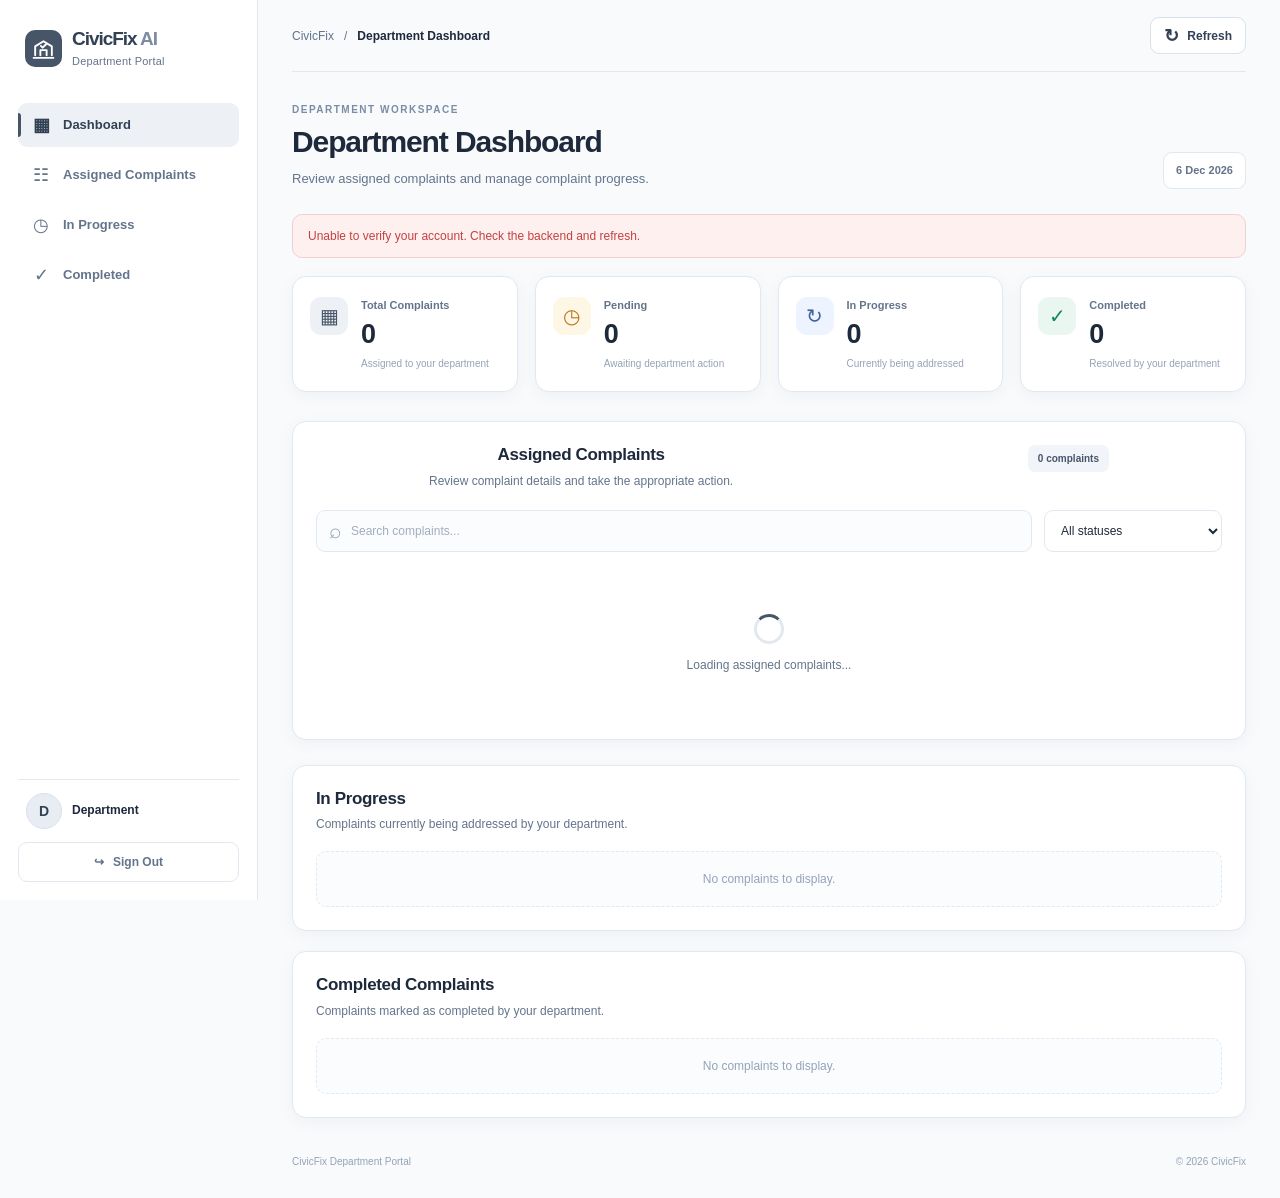
==== department.html @ 84e18663 "Update department.html" ====
<!DOCTYPE html>
<html lang="en">
<head>
  <meta charset="UTF-8">
  <meta name="viewport" content="width=device-width, initial-scale=1.0">
  <title>Department Dashboard | CivicLens</title>

  <link rel="stylesheet" href="css/theme.css">
  <link rel="stylesheet" href="css/department.css">
</head>
<body>
  <div class="department-layout">
    <aside class="sidebar" id="sidebar">

      <!-- Homepage-matching CivicLens branding -->
      <div class="brand">
        <div class="brand-mark" aria-hidden="true">
          <svg viewBox="0 0 24 24" fill="none">
            <path d="M4 18.5V10l8-5 8 5v8.5"
              stroke="currentColor"
              stroke-width="1.8"
              stroke-linecap="round"
              stroke-linejoin="round"/>
            <path d="M9 18.5v-5h6v5M2.5 21h19"
              stroke="currentColor"
              stroke-width="1.8"
              stroke-linecap="round"
              stroke-linejoin="round"/>
            <path d="m9.5 9.5 1.7 1.7 3.5-3.5"
              stroke="currentColor"
              stroke-width="1.8"
              stroke-linecap="round"
              stroke-linejoin="round"/>
          </svg>
        </div>

        <div class="brand-copy">
          <div class="brand-name">
            CivicFix <span class="brand-light">AI</span>
          </div>
          <div class="brand-subtitle">Department Portal</div>
        </div>
      </div>

      <nav class="sidebar-nav">
        <a href="#dashboard" class="nav-link active">
          <span class="nav-icon">▦</span>
          Dashboard
        </a>
        <a href="#complaintsSection" class="nav-link">
          <span class="nav-icon">☷</span>
          Assigned Complaints
        </a>
        <a href="#progressSection" class="nav-link">
          <span class="nav-icon">◷</span>
          In Progress
        </a>
        <a href="#completedSection" class="nav-link">
          <span class="nav-icon">✓</span>
          Completed
        </a>
      </nav>

      <div class="sidebar-footer">
        <div class="account-info">
          <div class="account-avatar" id="departmentAvatar">D</div>
          <div class="account-details">
            <strong id="departmentName">Department</strong>
            <span id="departmentEmail"></span>
          </div>
        </div>
        <button class="logout-button" id="logoutButton" type="button">
          <span>↪</span> Sign Out
        </button>
      </div>
    </aside>

    <main class="main-content" id="dashboard">
      <header class="topbar">
        <button
          class="mobile-menu-button"
          id="mobileMenuButton"
          type="button"
          aria-label="Toggle navigation"
          aria-expanded="false"
        >☰</button>

        <div class="breadcrumb">
          <span>CivicFix</span>
          <span aria-hidden="true">/</span>
          <strong>Department Dashboard</strong>
        </div>

        <button class="refresh-button" id="refreshButton" type="button">
          <span>↻</span> Refresh
        </button>
      </header>

      <section class="page-heading">
        <div>
          <p class="eyebrow">DEPARTMENT WORKSPACE</p>
          <h1>Department Dashboard</h1>
          <p class="page-description">
            Review assigned complaints and manage complaint progress.
          </p>
        </div>
        <div class="today-label" id="currentDate"></div>
      </section>

      <div class="feedback-message" id="pageMessage" role="status" hidden></div>

      <section class="stats-grid" aria-label="Complaint statistics">
        <article class="stat-card">
          <div class="stat-icon slate-icon">▦</div>
          <div>
            <p>Total Complaints</p>
            <h2 id="totalComplaints">0</h2>
            <span class="stat-note">Assigned to your department</span>
          </div>
        </article>

        <article class="stat-card">
          <div class="stat-icon amber-icon">◷</div>
          <div>
            <p>Pending</p>
            <h2 id="pendingComplaints">0</h2>
            <span class="stat-note">Awaiting department action</span>
          </div>
        </article>

        <article class="stat-card">
          <div class="stat-icon blue-icon">↻</div>
          <div>
            <p>In Progress</p>
            <h2 id="inProgressComplaints">0</h2>
            <span class="stat-note">Currently being addressed</span>
          </div>
        </article>

        <article class="stat-card">
          <div class="stat-icon green-icon">✓</div>
          <div>
            <p>Completed</p>
            <h2 id="completedComplaints">0</h2>
            <span class="stat-note">Resolved by your department</span>
          </div>
        </article>
      </section>

      <section class="complaints-section" id="complaintsSection">
        <div class="section-heading">
          <div>
            <h2>Assigned Complaints</h2>
            <p>Review complaint details and take the appropriate action.</p>
          </div>
          <span class="result-count" id="complaintResultCount">0 complaints</span>
        </div>

        <div class="filters-bar">
          <label class="search-box">
            <span aria-hidden="true">⌕</span>
            <input
              type="search"
              id="complaintSearch"
              placeholder="Search complaints..."
              aria-label="Search complaints"
            >
          </label>

          <select id="statusFilter" aria-label="Filter by status">
            <option value="all">All statuses</option>
            <option value="pending">Pending</option>
            <option value="in_progress">In Progress</option>
            <option value="completed">Completed</option>
            <option value="rejection_requested">Rejection Requested</option>
            <option value="rejected">Rejected</option>
          </select>
        </div>

        <div class="loading-state" id="loadingState">
          <span class="loading-spinner"></span>
          <p>Loading assigned complaints...</p>
        </div>

        <div class="empty-state" id="emptyState" hidden>
          <div class="empty-icon">☷</div>
          <h3>No complaints found</h3>
          <p>Try changing your search or status filter.</p>
        </div>

        <div class="complaint-list" id="complaintList"></div>
      </section>

      <section class="lower-section" id="progressSection">
        <h2>In Progress</h2>
        <p>Complaints currently being addressed by your department.</p>
        <div class="mini-list" id="inProgressList"></div>
      </section>

      <section class="lower-section" id="completedSection">
        <h2>Completed Complaints</h2>
        <p>Complaints marked as completed by your department.</p>
        <div class="mini-list" id="completedList"></div>
      </section>

      <footer class="page-footer">
        <span>CivicFix Department Portal</span>
        <span>© <span id="currentYear"></span> CivicFix</span>
      </footer>
    </main>
  </div>

  <!-- Rejection request modal -->
  <div class="modal-backdrop" id="rejectionModal" hidden>
    <div class="modal-card" role="dialog" aria-modal="true" aria-labelledby="rejectionTitle">
      <button class="modal-close" id="closeRejectionModal" type="button" aria-label="Close">×</button>
      <div class="modal-icon">!</div>
      <h2 id="rejectionTitle">Request Complaint Rejection</h2>
      <p>Send your rejection request to the admin for review. The complaint will not be rejected until the admin decides.</p>

      <form id="rejectionForm">
        <label for="rejectionReason">Reason for rejection <span>*</span></label>
        <select id="rejectionReason" required>
          <option value="">Select a reason</option>
          <option value="Duplicate complaint">Duplicate complaint</option>
          <option value="Insufficient information">Insufficient information</option>
          <option value="Outside department jurisdiction">Outside department jurisdiction</option>
          <option value="Invalid complaint">Invalid complaint</option>
          <option value="Other">Other</option>
        </select>

        <label for="rejectionExplanation">
          Additional explanation <span id="explanationRequiredMark" hidden>*</span>
        </label>
        <textarea id="rejectionExplanation" rows="4" maxlength="1000" placeholder="Add any extra details for the admin (optional)..."></textarea>
        <div class="character-count"><span id="reasonCharacterCount">0</span>/1000</div>

        <div class="modal-feedback" id="rejectionFormMessage" role="alert" hidden></div>

        <div class="modal-actions">
          <button class="button-secondary" id="cancelRejection" type="button">Cancel</button>
          <button class="button-danger" id="submitRejection" type="submit">Send to Admin</button>
        </div>
      </form>
    </div>
  </div>

  <!-- Wrong department modal -->
  <div class="modal-backdrop" id="wrongDepartmentModal" hidden>
    <div class="confirm-modal-card" role="dialog" aria-modal="true" aria-labelledby="wrongDepartmentTitle">
      <button class="confirm-modal-close" id="closeWrongDepartmentModal" type="button" aria-label="Close">×</button>

      <div class="confirm-modal-icon" aria-hidden="true">↗</div>
      <p class="confirm-modal-eyebrow">ADMIN REASSIGNMENT</p>
      <h2 class="confirm-modal-title" id="wrongDepartmentTitle">Send to Admin?</h2>
      <p class="confirm-modal-description">
        This complaint appears to belong to another department. Send it to the admin for manual reassignment?
      </p>

      <div class="confirm-modal-note">
        <span aria-hidden="true">ⓘ</span>
        <span>The admin will review the complaint and assign it to the appropriate department.</span>
      </div>

      <div class="confirm-feedback" id="wrongDepartmentFormMessage" role="alert" hidden></div>

      <div class="confirm-modal-actions">
        <button class="confirm-cancel-button" id="cancelWrongDepartment" type="button">Cancel</button>
        <button class="confirm-submit-button" id="confirmWrongDepartment" type="button">Confirm Reassignment</button>
      </div>
    </div>
  </div>

  <!-- Complaint details modal -->
  <div class="modal-backdrop" id="complaintDetailsModal" hidden>
    <div class="modal-card details-modal-card" role="dialog" aria-modal="true" aria-labelledby="detailsTitle">
      <button class="modal-close" id="closeDetailsModal" type="button" aria-label="Close">×</button>
      <p class="eyebrow">COMPLAINT INFORMATION</p>
      <h2 id="detailsTitle">Complaint Details</h2>
      <div class="details-content" id="complaintDetailsContent"></div>
    </div>
  </div>

  <script src="js/department.js"></script>
</body>
</html>
---- css/theme.css ----
/* =========================================
   CIVICFIX AI — SHARED DESIGN SYSTEM
   Blue Grey & Silver
========================================= */

:root {
    color-scheme: light;

    --color-primary: #475569;
    --color-primary-dark: #334155;
    --color-accent: #7C8CA5;
    --color-accent-soft: #B7C5D9;

    --color-silver: #E2E8F0;
    --color-background: #F8FAFC;
    --color-surface: #FFFFFF;

    --color-text: #1E293B;
    --color-text-secondary: #64748B;
    --color-border: #E2E8F0;

    --color-success: #287D62;
    --color-warning: #A66A18;
    --color-danger: #B54747;

    --font-family: "Inter", -apple-system, BlinkMacSystemFont,
                   "Segoe UI", sans-serif;

    --container-width: 1180px;

    --radius-sm: 8px;
    --radius-md: 12px;
    --radius-lg: 18px;
    --radius-xl: 24px;

    --shadow-card: 0 8px 28px rgba(30, 41, 59, 0.045);
    --shadow-elevated: 0 18px 48px rgba(30, 41, 59, 0.09);

    --transition: 180ms ease;
}

/* Reset */

* {
    box-sizing: border-box;
}

html {
    scroll-behavior: smooth;
    scroll-padding-top: 90px;
}

body {
    margin: 0;
    min-width: 320px;
    background: var(--color-background);
    color: var(--color-text);
    font-family: var(--font-family);
    font-size: 15px;
    line-height: 1.65;
    -webkit-font-smoothing: antialiased;
    text-rendering: optimizeLegibility;
}

body,
button,
input,
textarea,
select {
    font-family: var(--font-family);
}

button,
a {
    -webkit-tap-highlight-color: transparent;
}

button {
    color: inherit;
}

a {
    color: inherit;
    text-decoration: none;
}

button,
input,
textarea,
select {
    font-size: inherit;
}

img,
svg {
    display: block;
    max-width: 100%;
}

h1,
h2,
h3,
p {
    margin-top: 0;
}

h1,
h2,
h3 {
    color: var(--color-text);
    letter-spacing: -0.035em;
    line-height: 1.2;
}

p {
    color: var(--color-text-secondary);
}

::selection {
    background: var(--color-accent-soft);
    color: var(--color-primary-dark);
}

/* Shared layout */

.container {
    width: min(var(--container-width), calc(100% - 48px));
    margin-inline: auto;
}

.section-padding {
    padding-block: 96px;
}

/* Shared buttons */

.button {
    display: inline-flex;
    align-items: center;
    justify-content: center;
    gap: 10px;
    min-height: 44px;
    padding: 11px 19px;
    border: 1px solid transparent;
    border-radius: var(--radius-sm);
    font-size: 14px;
    font-weight: 600;
    line-height: 1.3;
    cursor: pointer;
    transition:
        background var(--transition),
        border-color var(--transition),
        color var(--transition),
        transform var(--transition),
        box-shadow var(--transition);
}

.button:hover {
    transform: translateY(-1px);
}

.button:focus-visible,
a:focus-visible,
button:focus-visible {
    outline: 3px solid var(--color-accent-soft);
    outline-offset: 3px;
}

.button-primary {
    background: var(--color-primary);
    color: #FFFFFF;
    border-color: var(--color-primary);
}

.button-primary:hover {
    background: var(--color-primary-dark);
    border-color: var(--color-primary-dark);
    box-shadow: 0 5px 14px rgba(71, 85, 105, 0.16);
}

.button-secondary {
    background: #FFFFFF;
    color: var(--color-primary);
    border-color: var(--color-border);
}

.button-secondary:hover,
.button-outline:hover {
    background: var(--color-silver);
    border-color: var(--color-accent-soft);
}

.button-outline {
    background: transparent;
    color: var(--color-primary);
    border-color: #CBD5E1;
}

.button-light {
    background: #FFFFFF;
    color: var(--color-primary-dark);
    border-color: #FFFFFF;
}

.button-light:hover {
    background: var(--color-silver);
    border-color: var(--color-silver);
}

.button-small {
    min-height: 39px;
    padding: 9px 15px;
    font-size: 13px;
}

.button-large {
    min-height: 50px;
    padding: 14px 21px;
    font-size: 14px;
}

/* Shared headings */

.section-kicker {
    display: inline-block;
    margin-bottom: 14px;
    color: var(--color-accent);
    font-size: 11px;
    font-weight: 800;
    letter-spacing: 0.13em;
}

.section-heading {
    max-width: 680px;
    margin: 0 auto 44px;
    text-align: center;
}

.section-heading h2 {
    margin-bottom: 16px;
    font-size: clamp(29px, 4vw, 40px);
    font-weight: 700;
}

.section-heading h2 span {
    color: var(--color-accent);
}

.section-heading > p {
    max-width: 570px;
    margin: 0 auto;
    font-size: 15px;
    line-height: 1.8;
}

/* Responsive foundation */

@media (max-width: 768px) {
    .container {
        width: min(100% - 36px, var(--container-width));
    }

    .section-padding {
        padding-block: 68px;
    }
}

@media (prefers-reduced-motion: reduce) {
    *,
    *::before,
    *::after {
        scroll-behavior: auto !important;
        animation-duration: 0.01ms !important;
        animation-iteration-count: 1 !important;
        transition-duration: 0.01ms !important;
    }
}
---- css/department.css ----
/* =========================================================
   CIVICFIX — DEPARTMENT DASHBOARD
   Blue-grey and silver theme
   ========================================================= */

:root {
  --dept-primary: #475569;
  --dept-primary-dark: #334155;
  --dept-accent: #7C8CA5;
  --dept-soft: #B7C5D9;
  --dept-silver: #E2E8F0;
  --dept-bg: #F8FAFC;
  --dept-white: #FFFFFF;
  --dept-text: #1E293B;
  --dept-muted: #64748B;
  --dept-border: #E2E8F0;

  --dept-green: #16845B;
  --dept-green-bg: #EAF7F0;
  --dept-amber: #B7791F;
  --dept-amber-bg: #FFF7E6;
  --dept-blue: #4263A0;
  --dept-blue-bg: #EDF3FF;
  --dept-red: #C24141;
  --dept-red-bg: #FFF0F0;

  --dept-radius: 14px;
  --dept-radius-sm: 9px;
  --dept-shadow: 0 4px 18px rgba(30, 41, 59, 0.045);
  --dept-transition: 0.2s ease;
}

/* =========================
   RESET AND BASE
   ========================= */

* {
  box-sizing: border-box;
}

html {
  scroll-behavior: smooth;
  scroll-padding-top: 24px;
}

body {
  margin: 0;
  min-height: 100vh;
  background: var(--dept-bg);
  color: var(--dept-text);
  font-family: Inter, -apple-system, BlinkMacSystemFont, "Segoe UI",
    Roboto, Arial, sans-serif;
  font-size: 14px;
  line-height: 1.5;
}

button,
input,
select,
textarea {
  font: inherit;
}

button {
  cursor: pointer;
}

button:disabled {
  cursor: not-allowed;
  opacity: 0.6;
}

a {
  color: inherit;
  text-decoration: none;
}

[hidden] {
  display: none !important;
}

button:focus-visible,
a:focus-visible,
input:focus-visible,
select:focus-visible,
textarea:focus-visible {
  outline: 3px solid rgba(124, 140, 165, 0.35);
  outline-offset: 2px;
}

/* =========================
   MAIN LAYOUT
   ========================= */

.department-layout {
  display: flex;
  min-height: 100vh;
}

.sidebar {
  position: fixed;
  inset: 0 auto 0 0;
  z-index: 100;
  display: flex;
  flex-direction: column;
  width: 258px;
  padding: 27px 18px 18px;
  overflow-y: auto;
  background: var(--dept-white);
  border-right: 1px solid var(--dept-border);
  transition: transform var(--dept-transition);
}

/* =========================
   BRANDING
   ========================= */

.brand {
  display: grid;
  grid-template-columns: 37px minmax(0, 1fr);
  align-items: center;
  column-gap: 10px;
  margin: 0 7px 34px;
}

.brand-mark {
  display: grid;
  place-items: center;
  width: 37px;
  height: 37px;
  color: var(--dept-white);
  background: var(--dept-primary);
  border-radius: 10px;
}

.brand-mark svg {
  display: block;
  width: 25px;
  height: 25px;
}

.brand-copy {
  display: flex;
  min-width: 0;
  flex-direction: column;
  justify-content: center;
}

.brand-name {
  color: var(--dept-primary-dark);
  font-size: 19px;
  font-weight: 800;
  letter-spacing: -1.05px;
  line-height: 1.25;
  white-space: nowrap;
}

.brand-light {
  color: var(--dept-accent);
}

.brand-subtitle {
  margin-top: 3px;
  color: var(--dept-muted);
  font-size: 11px;
  font-weight: 500;
  letter-spacing: 0.2px;
  line-height: 1.4;
}

/* =========================
   SIDEBAR NAVIGATION
   ========================= */

.sidebar-nav {
  display: flex;
  flex-direction: column;
  gap: 6px;
}

.nav-link {
  position: relative;
  display: flex;
  align-items: center;
  gap: 12px;
  min-height: 44px;
  padding: 11px 13px;
  color: var(--dept-muted);
  font-size: 13px;
  font-weight: 550;
  border-radius: var(--dept-radius-sm);
  transition: background var(--dept-transition), color var(--dept-transition);
}

.nav-link:hover {
  color: var(--dept-primary-dark);
  background: #F1F5F9;
}

.nav-link.active {
  color: var(--dept-primary-dark);
  background: #EDF1F6;
  font-weight: 700;
}

.nav-link.active::before {
  position: absolute;
  top: 10px;
  bottom: 10px;
  left: 0;
  width: 3px;
  background: var(--dept-primary);
  border-radius: 0 4px 4px 0;
  content: "";
}

.nav-icon {
  display: grid;
  place-items: center;
  width: 20px;
  height: 20px;
  font-size: 18px;
  line-height: 1;
}

/* =========================
   SIDEBAR ACCOUNT
   ========================= */

.sidebar-footer {
  margin-top: auto;
  padding-top: 24px;
}

.account-info {
  display: flex;
  align-items: center;
  gap: 10px;
  padding: 13px 8px;
  border-top: 1px solid var(--dept-border);
}

.account-avatar {
  display: grid;
  flex: 0 0 36px;
  place-items: center;
  width: 36px;
  height: 36px;
  overflow: hidden;
  color: var(--dept-primary-dark);
  background: #E8EDF4;
  border: 1px solid #D8E0EA;
  border-radius: 50%;
  font-size: 14px;
  font-weight: 750;
}

.account-details {
  display: flex;
  min-width: 0;
  flex-direction: column;
  gap: 2px;
}

.account-details strong,
.account-details span {
  overflow: hidden;
  text-overflow: ellipsis;
  white-space: nowrap;
}

.account-details strong {
  color: var(--dept-text);
  font-size: 12px;
  font-weight: 700;
}

.account-details span {
  color: var(--dept-muted);
  font-size: 10px;
}

.logout-button {
  display: flex;
  align-items: center;
  justify-content: center;
  gap: 9px;
  width: 100%;
  min-height: 40px;
  padding: 10px 12px;
  color: var(--dept-muted);
  background: var(--dept-white);
  border: 1px solid var(--dept-border);
  border-radius: var(--dept-radius-sm);
  font-size: 12px;
  font-weight: 650;
  transition: var(--dept-transition);
}

.logout-button:hover {
  color: var(--dept-red);
  background: var(--dept-red-bg);
  border-color: #F1CDCD;
}

/* =========================
   MAIN CONTENT
   ========================= */

.main-content {
  width: calc(100% - 258px);
  min-width: 0;
  min-height: 100vh;
  margin-left: 258px;
  padding: 0 34px 25px;
}

/* =========================
   TOP BAR
   ========================= */

.topbar {
  display: flex;
  align-items: center;
  justify-content: space-between;
  gap: 16px;
  min-height: 72px;
  border-bottom: 1px solid var(--dept-border);
}

.breadcrumb {
  display: flex;
  flex-wrap: wrap;
  align-items: center;
  gap: 10px;
  color: var(--dept-muted);
  font-size: 12px;
}

.breadcrumb strong {
  color: var(--dept-text);
  font-weight: 650;
}

.refresh-button {
  display: inline-flex;
  align-items: center;
  justify-content: center;
  gap: 8px;
  min-height: 37px;
  padding: 8px 13px;
  color: var(--dept-primary-dark);
  background: var(--dept-white);
  border: 1px solid #D9E1EB;
  border-radius: 9px;
  font-size: 12px;
  font-weight: 650;
  transition: var(--dept-transition);
}

.refresh-button:hover {
  background: #F1F5F9;
  border-color: var(--dept-accent);
}

.refresh-button span {
  font-size: 18px;
  line-height: 1;
}

.mobile-menu-button {
  display: none;
  align-items: center;
  justify-content: center;
  width: 38px;
  height: 38px;
  color: var(--dept-primary-dark);
  background: var(--dept-white);
  border: 1px solid var(--dept-border);
  border-radius: 9px;
  font-size: 20px;
}

/* =========================
   PAGE HEADING
   ========================= */

.page-heading {
  display: flex;
  align-items: flex-end;
  justify-content: space-between;
  gap: 20px;
  padding: 30px 0 25px;
}

.eyebrow {
  margin: 0 0 7px;
  color: var(--dept-accent);
  font-size: 10px;
  font-weight: 800;
  letter-spacing: 1.5px;
}

.page-heading h1 {
  margin: 0;
  color: var(--dept-text);
  font-size: clamp(24px, 2.5vw, 30px);
  font-weight: 750;
  letter-spacing: -1.1px;
  line-height: 1.2;
}

.page-description {
  margin: 9px 0 0;
  color: var(--dept-muted);
  font-size: 13px;
}

.today-label {
  flex-shrink: 0;
  padding: 9px 12px;
  color: var(--dept-muted);
  background: var(--dept-white);
  border: 1px solid var(--dept-border);
  border-radius: 9px;
  font-size: 11px;
  font-weight: 600;
}

/* =========================
   FEEDBACK MESSAGE
   ========================= */

.feedback-message {
  margin-bottom: 18px;
  padding: 12px 15px;
  color: var(--dept-primary-dark);
  background: #EDF3FA;
  border: 1px solid #D6E1EF;
  border-radius: 10px;
  font-size: 12px;
}

.feedback-message.success {
  color: var(--dept-green);
  background: var(--dept-green-bg);
  border-color: #C9E9D8;
}

.feedback-message.error {
  color: var(--dept-red);
  background: var(--dept-red-bg);
  border-color: #F0D0D0;
}

/* =========================
   STATISTICS
   ========================= */

.stats-grid {
  display: grid;
  grid-template-columns: repeat(4, minmax(0, 1fr));
  gap: 17px;
  margin-bottom: 29px;
}

.stat-card {
  display: flex;
  align-items: flex-start;
  gap: 13px;
  min-width: 0;
  padding: 20px 17px;
  background: var(--dept-white);
  border: 1px solid var(--dept-border);
  border-radius: var(--dept-radius);
  box-shadow: var(--dept-shadow);
  transition: transform var(--dept-transition), box-shadow var(--dept-transition);
}

.stat-card:hover {
  transform: translateY(-2px);
  box-shadow: 0 8px 22px rgba(30, 41, 59, 0.07);
}

.stat-icon {
  display: grid;
  flex: 0 0 38px;
  place-items: center;
  width: 38px;
  height: 38px;
  border-radius: 11px;
  font-size: 20px;
}

.slate-icon {
  color: var(--dept-primary);
  background: #EDF1F6;
}

.amber-icon {
  color: var(--dept-amber);
  background: var(--dept-amber-bg);
}

.blue-icon {
  color: var(--dept-blue);
  background: var(--dept-blue-bg);
}

.green-icon {
  color: var(--dept-green);
  background: var(--dept-green-bg);
}

.stat-card > div:last-child {
  min-width: 0;
}

.stat-card p {
  margin: 0 0 5px;
  color: var(--dept-muted);
  font-size: 11px;
  font-weight: 600;
}

.stat-card h2 {
  margin: 0;
  color: var(--dept-text);
  font-size: 27px;
  font-weight: 750;
  letter-spacing: -0.8px;
  line-height: 1.2;
}

.stat-note {
  display: block;
  margin-top: 7px;
  color: #94A3B8;
  font-size: 10px;
  line-height: 1.4;
}

/* =========================
   SECTIONS
   ========================= */

.complaints-section,
.lower-section {
  min-width: 0;
  margin-bottom: 25px;
  padding: 23px;
  background: var(--dept-white);
  border: 1px solid var(--dept-border);
  border-radius: var(--dept-radius);
  box-shadow: var(--dept-shadow);
}

.section-heading {
  display: flex;
  align-items: flex-start;
  justify-content: space-between;
  gap: 15px;
  margin-bottom: 20px;
}

.section-heading h2,
.lower-section h2 {
  margin: 0;
  color: var(--dept-text);
  font-size: 17px;
  font-weight: 750;
  letter-spacing: -0.35px;
}

.section-heading p,
.lower-section > p {
  margin: 6px 0 0;
  color: var(--dept-muted);
  font-size: 12px;
}

.result-count {
  flex-shrink: 0;
  padding: 6px 10px;
  color: var(--dept-primary);
  background: #F1F5F9;
  border-radius: 7px;
  font-size: 10px;
  font-weight: 700;
}

/* =========================
   SEARCH AND FILTERS
   ========================= */

.filters-bar {
  display: flex;
  align-items: center;
  gap: 12px;
  margin-bottom: 20px;
}

.search-box {
  display: flex;
  flex: 1;
  align-items: center;
  gap: 9px;
  min-width: 0;
  min-height: 42px;
  padding: 0 12px;
  color: #94A3B8;
  background: #FBFCFE;
  border: 1px solid var(--dept-border);
  border-radius: 9px;
  transition: border-color var(--dept-transition);
}

.search-box:focus-within {
  border-color: var(--dept-accent);
}

.search-box > span {
  font-size: 21px;
  line-height: 1;
}

.search-box input {
  width: 100%;
  min-width: 0;
  padding: 10px 0;
  color: var(--dept-text);
  background: transparent;
  border: 0;
  outline: none;
  font-size: 12px;
}

.search-box input::placeholder {
  color: #A0AEC0;
}

.filters-bar select,
#rejectionReason {
  min-height: 42px;
  padding: 0 32px 0 12px;
  color: var(--dept-text);
  background: var(--dept-white);
  border: 1px solid var(--dept-border);
  border-radius: 9px;
  font-size: 12px;
  cursor: pointer;
}

.filters-bar select {
  min-width: 150px;
}

.filters-bar select:focus,
#rejectionReason:focus {
  border-color: var(--dept-accent);
  outline: none;
}

/* =========================
   LOADING AND EMPTY STATES
   ========================= */

.loading-state,
.empty-state {
  display: flex;
  flex-direction: column;
  align-items: center;
  justify-content: center;
  padding: 42px 20px;
  text-align: center;
}

.loading-state p,
.empty-state p {
  margin: 12px 0 0;
  color: var(--dept-muted);
  font-size: 12px;
}

.loading-spinner {
  width: 30px;
  height: 30px;
  border: 3px solid #E2E8F0;
  border-top-color: var(--dept-primary);
  border-radius: 50%;
  animation: dept-spin 0.8s linear infinite;
}

@keyframes dept-spin {
  to {
    transform: rotate(360deg);
  }
}

.empty-icon {
  display: grid;
  place-items: center;
  width: 54px;
  height: 54px;
  color: var(--dept-accent);
  background: #F1F5F9;
  border-radius: 16px;
  font-size: 25px;
}

.empty-state h3 {
  margin: 14px 0 0;
  color: var(--dept-text);
  font-size: 15px;
}

/* =========================
   MAIN COMPLAINT CARDS
   ========================= */

.complaint-list {
  display: flex;
  flex-direction: column;
  gap: 13px;
}

.complaint-card {
  min-width: 0;
  padding: 17px;
  background: var(--dept-white);
  border: 1px solid var(--dept-border);
  border-radius: 12px;
  transition: border-color var(--dept-transition), box-shadow var(--dept-transition);
}

.complaint-card:hover {
  border-color: #CAD5E3;
  box-shadow: 0 5px 16px rgba(30, 41, 59, 0.045);
}

.complaint-card-header {
  display: flex;
  align-items: flex-start;
  justify-content: space-between;
  gap: 14px;
}

.complaint-card-title {
  min-width: 0;
}

.complaint-card-title h3 {
  margin: 0;
  color: var(--dept-text);
  font-size: 14px;
  font-weight: 750;
  overflow-wrap: anywhere;
}

.complaint-card-title p {
  margin: 5px 0 0;
  color: var(--dept-muted);
  font-size: 11px;
  overflow-wrap: anywhere;
}

.complaint-id {
  display: inline-block;
  margin-bottom: 6px;
  color: var(--dept-accent);
  font-size: 10px;
  font-weight: 750;
  letter-spacing: 0.35px;
}

.complaint-description {
  margin: 13px 0;
  color: #475569;
  font-size: 12px;
  line-height: 1.7;
  overflow-wrap: anywhere;
}

.complaint-meta {
  display: flex;
  flex-wrap: wrap;
  gap: 8px 18px;
  margin: 12px 0;
  color: var(--dept-muted);
  font-size: 11px;
}

.complaint-meta span {
  display: inline-flex;
  align-items: center;
  gap: 5px;
}

.complaint-actions {
  display: flex;
  flex-wrap: wrap;
  gap: 8px;
  margin-top: 15px;
  padding-top: 13px;
  border-top: 1px solid #F0F3F7;
}

.complaint-actions button,
.complaint-actions a {
  display: inline-flex;
  align-items: center;
  justify-content: center;
  gap: 6px;
  min-height: 34px;
  padding: 8px 11px;
  border: 1px solid var(--dept-border);
  border-radius: 8px;
  font-size: 11px;
  font-weight: 650;
  transition: var(--dept-transition);
}

/* =========================
   BUTTONS
   ========================= */

.button-primary {
  color: var(--dept-white);
  background: var(--dept-primary);
  border: 1px solid var(--dept-primary);
  border-radius: 8px;
  font-size: 12px;
  font-weight: 650;
  transition: var(--dept-transition);
}

.button-primary:hover {
  background: var(--dept-primary-dark);
  border-color: var(--dept-primary-dark);
}

.button-secondary {
  color: var(--dept-primary-dark);
  background: var(--dept-white);
  border: 1px solid #D5DEE8;
  border-radius: 8px;
  font-size: 12px;
  font-weight: 650;
  transition: var(--dept-transition);
}

.button-secondary:hover {
  background: #F1F5F9;
  border-color: #C4D0DE;
}

.button-danger {
  color: var(--dept-white);
  background: var(--dept-red);
  border: 1px solid var(--dept-red);
  border-radius: 8px;
  font-size: 12px;
  font-weight: 650;
  transition: var(--dept-transition);
}

.button-danger:hover {
  background: #A93232;
  border-color: #A93232;
}

.button-success {
  color: var(--dept-white);
  background: var(--dept-green);
  border: 1px solid var(--dept-green);
  border-radius: 8px;
  font-size: 12px;
  font-weight: 650;
  transition: var(--dept-transition);
}

.button-success:hover {
  background: #116B49;
  border-color: #116B49;
}

.button-outline {
  color: var(--dept-primary);
  background: var(--dept-white);
  border-color: #D5DEE8;
}

.button-outline:hover {
  background: #F1F5F9;
}

/* =========================
   STATUS BADGES
   ========================= */

.status-badge {
  display: inline-flex;
  align-items: center;
  justify-content: center;
  flex-shrink: 0;
  width: fit-content;
  max-width: 100%;
  padding: 5px 9px;
  border-radius: 6px;
  font-size: 10px;
  font-weight: 750;
  line-height: 1.4;
  text-align: center;
  overflow-wrap: anywhere;
}

.status-pending {
  color: var(--dept-amber);
  background: var(--dept-amber-bg);
}

.status-in-progress {
  color: var(--dept-blue);
  background: var(--dept-blue-bg);
}

.status-completed {
  color: var(--dept-green);
  background: var(--dept-green-bg);
}

.status-rejected,
.status-rejection-requested {
  color: var(--dept-red);
  background: var(--dept-red-bg);
}

.status-default {
  color: var(--dept-muted);
  background: #F1F5F9;
}

/* =========================
   IN-PROGRESS / COMPLETED
   SUMMARY LISTS
   ========================= */

/* Keep both summary sections consistent. */
.lower-section {
  margin-bottom: 20px;
}

.mini-list {
  display: flex;
  flex-direction: column;
  gap: 12px;
  margin-top: 18px;
}

/* Clear, readable complaint summary card */
.mini-list-item {
  display: flex;
  flex-direction: column;
  align-items: flex-start;
  gap: 8px;
  min-width: 0;
  padding: 16px;
  background: #FBFCFE;
  border: 1px solid #E2E8F0;
  border-radius: 11px;
  transition: background var(--dept-transition), border-color var(--dept-transition),
    box-shadow var(--dept-transition);
}

.mini-list-item:hover {
  background: #F5F8FC;
  border-color: #C6D2E1;
  box-shadow: 0 4px 12px rgba(30, 41, 59, 0.04);
}

.mini-list-item h3 {
  margin: 0;
  color: var(--dept-text);
  font-size: 14px;
  font-weight: 750;
  line-height: 1.5;
  overflow-wrap: anywhere;
}

.mini-list-item p {
  margin: 0;
  color: var(--dept-muted);
  font-size: 11px;
  line-height: 1.65;
  overflow-wrap: anywhere;
}

/* Status badge inside a summary card */
.mini-list-item .status-badge {
  display: inline-flex;
  align-items: center;
  width: fit-content;
  max-width: 100%;
  margin-top: 2px;
  padding: 5px 10px;
  border-radius: 6px;
  font-size: 10px;
  font-weight: 750;
  line-height: 1.4;
}

/* Keep the empty message from appearing when a list has content. */
.mini-list:empty::after {
  display: block;
  padding: 18px;
  color: #94A3B8;
  background: #FBFCFE;
  border: 1px dashed var(--dept-border);
  border-radius: 10px;
  content: "No complaints to display.";
  font-size: 12px;
  text-align: center;
}

/* =========================
   PAGE FOOTER
   ========================= */

.page-footer {
  display: flex;
  align-items: center;
  justify-content: space-between;
  gap: 12px;
  padding: 16px 0 4px;
  color: #94A3B8;
  font-size: 10px;
}

/* =========================
   MODAL BACKDROP
   ========================= */

.modal-backdrop {
  position: fixed;
  inset: 0;
  z-index: 1000;
  display: flex;
  align-items: center;
  justify-content: center;
  padding: 20px;
  overflow-y: auto;
  background: rgba(15, 23, 42, 0.48);
  backdrop-filter: blur(4px);
  -webkit-backdrop-filter: blur(4px);
}

.modal-card {
  position: relative;
  width: 100%;
  max-width: 470px;
  max-height: calc(100vh - 40px);
  padding: 29px;
  overflow-y: auto;
  background: var(--dept-white);
  border: 1px solid rgba(226, 232, 240, 0.9);
  border-radius: 17px;
  box-shadow: 0 22px 70px rgba(15, 23, 42, 0.2);
  animation: modal-appear 0.18s ease-out;
}

@keyframes modal-appear {
  from {
    opacity: 0;
    transform: translateY(8px) scale(0.99);
  }

  to {
    opacity: 1;
    transform: translateY(0) scale(1);
  }
}

.modal-close,
.confirm-modal-close {
  position: absolute;
  top: 15px;
  right: 15px;
  display: grid;
  place-items: center;
  width: 32px;
  height: 32px;
  color: var(--dept-muted);
  background: #F8FAFC;
  border: 1px solid var(--dept-border);
  border-radius: 50%;
  font-size: 21px;
  line-height: 1;
  transition: var(--dept-transition);
}

.modal-close:hover,
.confirm-modal-close:hover {
  color: var(--dept-text);
  background: #EDF1F6;
}

.modal-icon {
  display: grid;
  place-items: center;
  width: 43px;
  height: 43px;
  margin-bottom: 17px;
  color: var(--dept-red);
  background: var(--dept-red-bg);
  border-radius: 12px;
  font-size: 23px;
  font-weight: 800;
}

.modal-card h2 {
  margin: 0;
  color: var(--dept-text);
  font-size: 21px;
  font-weight: 750;
  letter-spacing: -0.55px;
}

.modal-card > p:not(.eyebrow) {
  margin: 9px 0 22px;
  color: var(--dept-muted);
  font-size: 12px;
  line-height: 1.7;
}

.modal-card form {
  display: flex;
  flex-direction: column;
}

.modal-card form label {
  margin: 14px 0 7px;
  color: var(--dept-text);
  font-size: 12px;
  font-weight: 700;
}

.modal-card form label span {
  color: var(--dept-red);
}

#rejectionReason {
  width: 100%;
}

#rejectionExplanation {
  width: 100%;
  min-height: 100px;
  padding: 12px;
  color: var(--dept-text);
  background: #FBFCFE;
  border: 1px solid var(--dept-border);
  border-radius: 9px;
  font-size: 12px;
  line-height: 1.6;
  resize: vertical;
}

#rejectionExplanation:focus {
  border-color: var(--dept-accent);
  outline: none;
}

#rejectionExplanation::placeholder {
  color: #A0AEC0;
}

.character-count {
  margin-top: 5px;
  color: #94A3B8;
  font-size: 10px;
  text-align: right;
}

.modal-feedback,
.confirm-feedback {
  margin-top: 14px;
  padding: 10px 12px;
  color: var(--dept-red);
  background: var(--dept-red-bg);
  border: 1px solid #F0D0D0;
  border-radius: 8px;
  font-size: 11px;
  line-height: 1.5;
}

.modal-feedback.success,
.confirm-feedback.success {
  color: var(--dept-green);
  background: var(--dept-green-bg);
  border-color: #C9E9D8;
}

.modal-actions {
  display: flex;
  justify-content: flex-end;
  gap: 10px;
  margin-top: 23px;
}

.modal-actions button {
  min-height: 39px;
  padding: 9px 15px;
}

/* =========================
   WRONG DEPARTMENT CONFIRMATION
   ========================= */

.confirm-modal-card {
  position: relative;
  width: 100%;
  max-width: 430px;
  padding: 30px;
  overflow: hidden;
  background: var(--dept-white);
  border: 1px solid #E2E8F0;
  border-radius: 18px;
  box-shadow: 0 24px 75px rgba(15, 23, 42, 0.2);
  animation: modal-appear 0.18s ease-out;
}

.confirm-modal-icon {
  display: grid;
  place-items: center;
  width: 48px;
  height: 48px;
  margin-bottom: 18px;
  color: var(--dept-primary);
  background: #EDF1F6;
  border: 1px solid #DFE6EF;
  border-radius: 13px;
  font-size: 24px;
  font-weight: 700;
}

.confirm-modal-eyebrow {
  margin: 0 0 7px;
  color: var(--dept-accent);
  font-size: 10px;
  font-weight: 800;
  letter-spacing: 1.35px;
}

.confirm-modal-title {
  margin: 0;
  color: var(--dept-text);
  font-size: 23px;
  font-weight: 780;
  letter-spacing: -0.65px;
  line-height: 1.3;
}

.confirm-modal-description {
  margin: 10px 0 18px;
  color: var(--dept-muted);
  font-size: 12px;
  line-height: 1.75;
}

.confirm-modal-note {
  display: flex;
  align-items: flex-start;
  gap: 10px;
  padding: 13px;
  color: #52647B;
  background: #F5F8FC;
  border: 1px solid #E1E8F0;
  border-radius: 10px;
  font-size: 11px;
  line-height: 1.6;
}

.confirm-modal-note > span:first-child {
  flex-shrink: 0;
  color: var(--dept-accent);
  font-size: 16px;
}

.confirm-modal-actions {
  display: flex;
  justify-content: flex-end;
  gap: 10px;
  margin-top: 23px;
}

.confirm-cancel-button,
.confirm-submit-button {
  min-height: 40px;
  padding: 10px 14px;
  border-radius: 9px;
  font-size: 11px;
  font-weight: 700;
  transition: var(--dept-transition);
}

.confirm-cancel-button {
  color: var(--dept-primary-dark);
  background: var(--dept-white);
  border: 1px solid #D5DEE8;
}

.confirm-cancel-button:hover {
  background: #F1F5F9;
}

.confirm-submit-button {
  color: var(--dept-white);
  background: var(--dept-primary);
  border: 1px solid var(--dept-primary);
}

.confirm-submit-button:hover {
  background: var(--dept-primary-dark);
}

/* =========================
   COMPLAINT DETAILS
   ========================= */

.details-modal-card {
  max-width: 650px;
}

.details-content {
  display: flex;
  flex-direction: column;
  gap: 14px;
  margin-top: 20px;
}

.detail-row {
  display: grid;
  grid-template-columns: minmax(120px, 0.8fr) minmax(0, 2fr);
  gap: 15px;
  padding-bottom: 12px;
  border-bottom: 1px solid #EDF1F6;
}

.detail-label {
  color: var(--dept-muted);
  font-size: 11px;
  font-weight: 600;
}

.detail-value {
  color: var(--dept-text);
  font-size: 12px;
  overflow-wrap: anywhere;
  white-space: pre-wrap;
}

.details-content img {
  display: block;
  max-width: 100%;
  max-height: 320px;
  margin-top: 5px;
  object-fit: contain;
  background: #F8FAFC;
  border: 1px solid var(--dept-border);
  border-radius: 10px;
}

/* =========================
   GENERIC HELPERS
   ========================= */

.text-muted {
  color: var(--dept-muted);
}

.text-success {
  color: var(--dept-green);
}

.text-danger {
  color: var(--dept-red);
}

.w-full {
  width: 100%;
}

.no-scroll {
  overflow: hidden;
}

/* =========================
   RESPONSIVE: LAPTOPS
   ========================= */

@media (max-width: 1200px) {
  .main-content {
    padding-right: 24px;
    padding-left: 24px;
  }

  .stats-grid {
    grid-template-columns: repeat(2, minmax(0, 1fr));
  }

  .stat-card {
    padding: 18px;
  }
}

/* =========================
   RESPONSIVE: TABLETS
   ========================= */

@media (max-width: 900px) {
  .sidebar {
    width: 245px;
    transform: translateX(-100%);
    box-shadow: none;
  }

  .sidebar.open {
    transform: translateX(0);
    box-shadow: 10px 0 35px rgba(15, 23, 42, 0.12);
  }

  .main-content {
    width: 100%;
    margin-left: 0;
    padding-right: 23px;
    padding-left: 23px;
  }

  .mobile-menu-button {
    display: inline-flex;
  }

  .topbar {
    justify-content: flex-start;
  }

  .breadcrumb {
    flex: 1;
  }

  .refresh-button {
    flex-shrink: 0;
  }
}

/* =========================
   RESPONSIVE: MOBILE
   ========================= */

@media (max-width: 600px) {
  .main-content {
    padding-right: 15px;
    padding-left: 15px;
  }

  .topbar {
    min-height: 64px;
    gap: 10px;
  }

  .breadcrumb {
    gap: 6px;
    font-size: 10px;
  }

  .refresh-button {
    width: 36px;
    min-width: 36px;
    padding: 8px;
    font-size: 0;
  }

  .refresh-button span {
    font-size: 19px;
  }

  .page-heading {
    align-items: flex-start;
    flex-direction: column;
    gap: 13px;
    padding: 23px 0 20px;
  }

  .page-heading h1 {
    font-size: 25px;
  }

  .page-description {
    font-size: 12px;
    line-height: 1.65;
  }

  .today-label {
    font-size: 10px;
  }

  .stats-grid {
    grid-template-columns: repeat(2, minmax(0, 1fr));
    gap: 10px;
    margin-bottom: 19px;
  }

  .stat-card {
    gap: 10px;
    padding: 14px 11px;
    border-radius: 11px;
  }

  .stat-icon {
    flex-basis: 31px;
    width: 31px;
    height: 31px;
    border-radius: 9px;
    font-size: 17px;
  }

  .stat-card p {
    font-size: 10px;
  }

  .stat-card h2 {
    font-size: 23px;
  }

  .stat-note {
    font-size: 9px;
  }

  .complaints-section,
  .lower-section {
    padding: 16px 13px;
    margin-bottom: 16px;
    border-radius: 12px;
  }

  .section-heading {
    flex-direction: column;
    gap: 9px;
    margin-bottom: 15px;
  }

  .section-heading h2,
  .lower-section h2 {
    font-size: 16px;
  }

  .section-heading p,
  .lower-section > p {
    font-size: 11px;
    line-height: 1.6;
  }

  .filters-bar {
    align-items: stretch;
    flex-direction: column;
    gap: 9px;
    margin-bottom: 15px;
  }

  .filters-bar select {
    width: 100%;
  }

  .complaint-card {
    padding: 13px;
  }

  .complaint-card-header {
    gap: 9px;
  }

  .complaint-card-title h3 {
    font-size: 13px;
  }

  .complaint-description {
    font-size: 11px;
  }

  .complaint-meta {
    gap: 8px 12px;
    font-size: 10px;
  }

  .complaint-actions {
    gap: 7px;
  }

  .complaint-actions button,
  .complaint-actions a {
    flex: 1 1 auto;
    padding: 8px 9px;
    font-size: 10px;
  }

  .mini-list-item {
    padding: 13px;
  }

  .mini-list-item h3 {
    font-size: 13px;
  }

  .page-footer {
    flex-wrap: wrap;
    font-size: 9px;
  }

  .modal-backdrop {
    align-items: flex-end;
    padding: 12px;
  }

  .modal-card,
  .confirm-modal-card {
    max-height: calc(100vh - 24px);
    padding: 24px 19px;
    border-radius: 17px;
  }

  .modal-card h2,
  .confirm-modal-title {
    font-size: 20px;
  }

  .confirm-modal-actions {
    flex-direction: column-reverse;
  }

  .confirm-cancel-button,
  .confirm-submit-button {
    width: 100%;
    min-height: 43px;
  }

  .modal-actions {
    gap: 8px;
  }

  .modal-actions button {
    flex: 1;
    padding-right: 10px;
    padding-left: 10px;
  }

  .detail-row {
    grid-template-columns: 1fr;
    gap: 5px;
  }
}

/* =========================
   REDUCED MOTION
   ========================= */

@media (prefers-reduced-motion: reduce) {
  *,
  *::before,
  *::after {
    scroll-behavior: auto !important;
    animation-duration: 0.01ms !important;
    animation-iteration-count: 1 !important;
    transition-duration: 0.01ms !important;
  }
}
/* ==========================================
   CIVICFIX — IN-PROGRESS & COMPLETED LISTS
   ========================================== */

#inProgressList,
#completedList {
  display: flex;
  flex-direction: column;
  gap: 12px;
  width: 100%;
  min-width: 0;
}

#inProgressList .mini-complaint,
#completedList .mini-complaint {
  display: flex;
  align-items: center;
  justify-content: space-between;
  gap: 16px;
  width: 100%;
  min-width: 0;
  box-sizing: border-box;
  padding: 16px 18px;
  background: #ffffff;
  border: 1px solid #e2e8f0;
  border-radius: 12px;
  box-shadow: 0 2px 6px rgba(15, 23, 42, 0.035);
  transition: border-color 0.2s ease, box-shadow 0.2s ease;
}

#inProgressList .mini-complaint:hover,
#completedList .mini-complaint:hover {
  border-color: #b7c5d9;
  box-shadow: 0 4px 12px rgba(15, 23, 42, 0.06);
}

#inProgressList .mini-complaint > div,
#completedList .mini-complaint > div {
  display: flex;
  flex-direction: column;
  gap: 6px;
  flex: 1;
  min-width: 0;
}

#inProgressList .mini-complaint strong,
#completedList .mini-complaint strong {
  display: block;
  color: #1e293b;
  font-size: 14px;
  font-weight: 650;
  line-height: 1.5;
  overflow-wrap: anywhere;
}

#inProgressList .mini-complaint > div > span,
#completedList .mini-complaint > div > span {
  display: block;
  color: #64748b;
  font-size: 12px;
  line-height: 1.5;
  overflow-wrap: anywhere;
}

/* Status badges */

#inProgressList .mini-complaint > .status-badge,
#completedList .mini-complaint > .status-badge {
  display: inline-flex;
  flex: 0 0 auto;
  align-items: center;
  justify-content: center;
  width: fit-content;
  max-width: 100%;
  padding: 6px 11px;
  border: 1px solid transparent;
  border-radius: 999px;
  font-size: 11px;
  font-weight: 650;
  line-height: 1.4;
  white-space: nowrap;
}

/* In Progress — blue-grey */

#inProgressList .mini-complaint > .status-in-progress {
  color: #475569;
  background: #f1f5f9;
  border-color: #cbd5e1;
}

/* Completed — green */

#completedList .mini-complaint > .status-completed {
  color: #166534;
  background: #f0fdf4;
  border-color: #bbf7d0;
}

/* Empty-list messages */

#inProgressList .mini-empty,
#completedList .mini-empty {
  display: flex;
  align-items: center;
  justify-content: center;
  min-height: 90px;
  padding: 20px;
  box-sizing: border-box;
  color: #64748b;
  background: #f8fafc;
  border: 1px dashed #cbd5e1;
  border-radius: 12px;
  font-size: 13px;
  line-height: 1.6;
  text-align: center;
}

/* Responsive layout */

@media (max-width: 600px) {
  #inProgressList .mini-complaint,
  #completedList .mini-complaint {
    align-items: flex-start;
    flex-direction: column;
    gap: 12px;
    padding: 14px;
  }

  #inProgressList .mini-complaint > .status-badge,
  #completedList .mini-complaint > .status-badge {
    white-space: normal;
  }
}
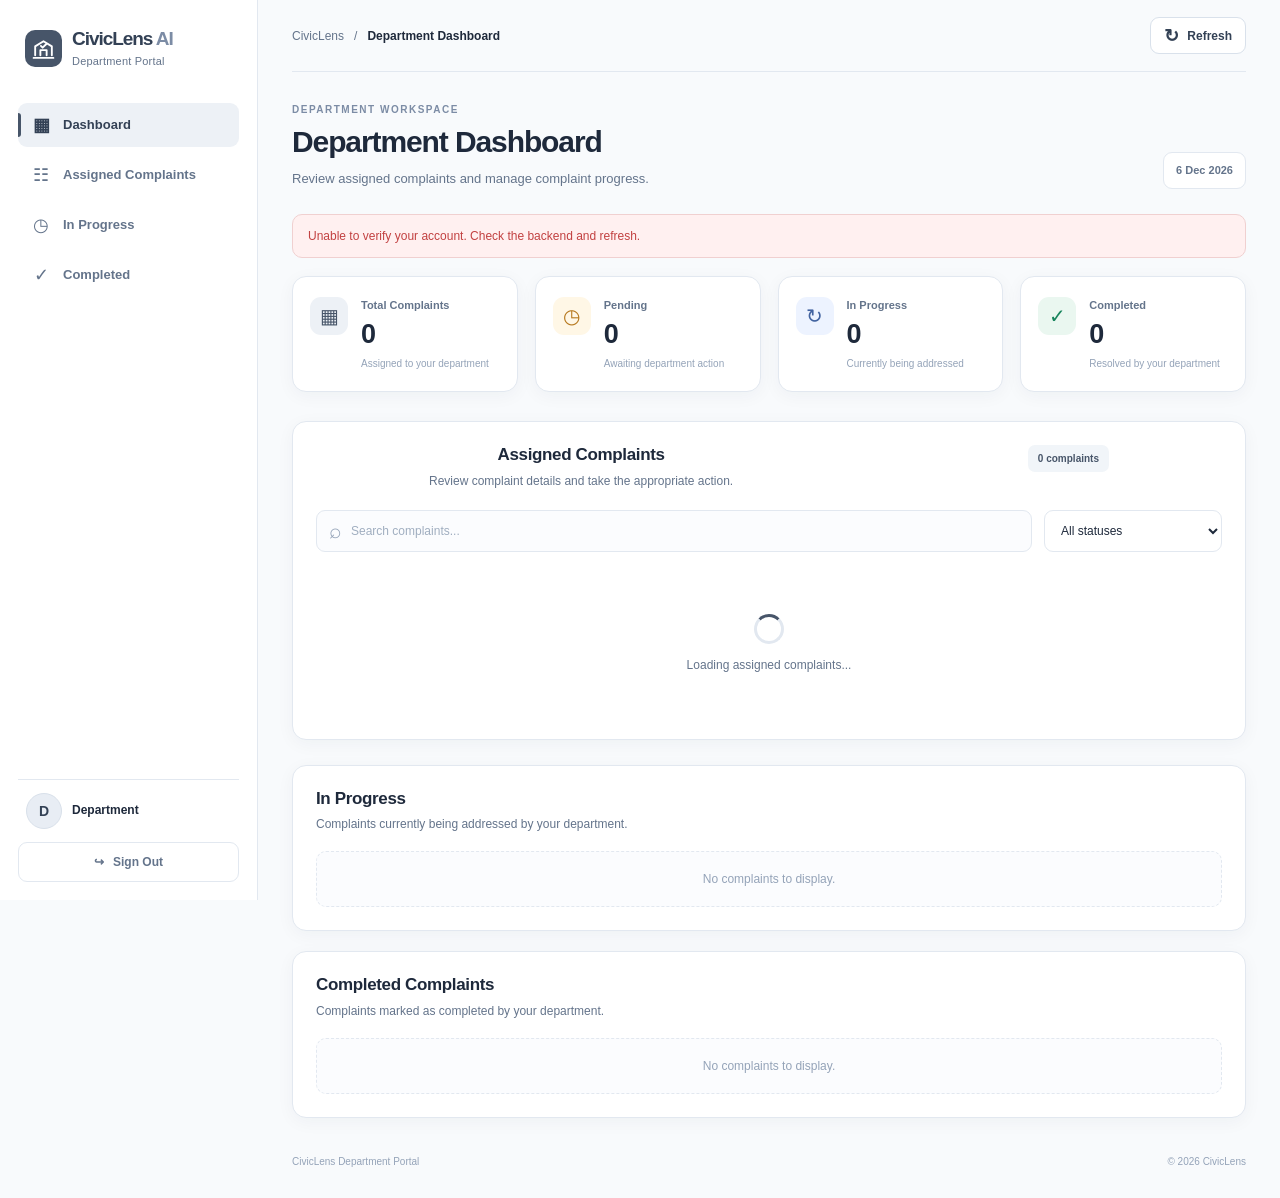
==== commit a808690a: "Update department.html" ====
--- a/department.html
+++ b/department.html
@@ -36,7 +36,7 @@
 
         <div class="brand-copy">
           <div class="brand-name">
-            CivicFix <span class="brand-light">AI</span>
+            CivicLens <span class="brand-light">AI</span>
           </div>
           <div class="brand-subtitle">Department Portal</div>
         </div>
@@ -86,7 +86,7 @@
         >☰</button>
 
         <div class="breadcrumb">
-          <span>CivicFix</span>
+          <span>CivicLens</span>
           <span aria-hidden="true">/</span>
           <strong>Department Dashboard</strong>
         </div>
@@ -204,8 +204,8 @@
       </section>
 
       <footer class="page-footer">
-        <span>CivicFix Department Portal</span>
-        <span>© <span id="currentYear"></span> CivicFix</span>
+        <span>CivicLens Department Portal</span>
+        <span>© <span id="currentYear"></span> CivicLens</span>
       </footer>
     </main>
   </div>
